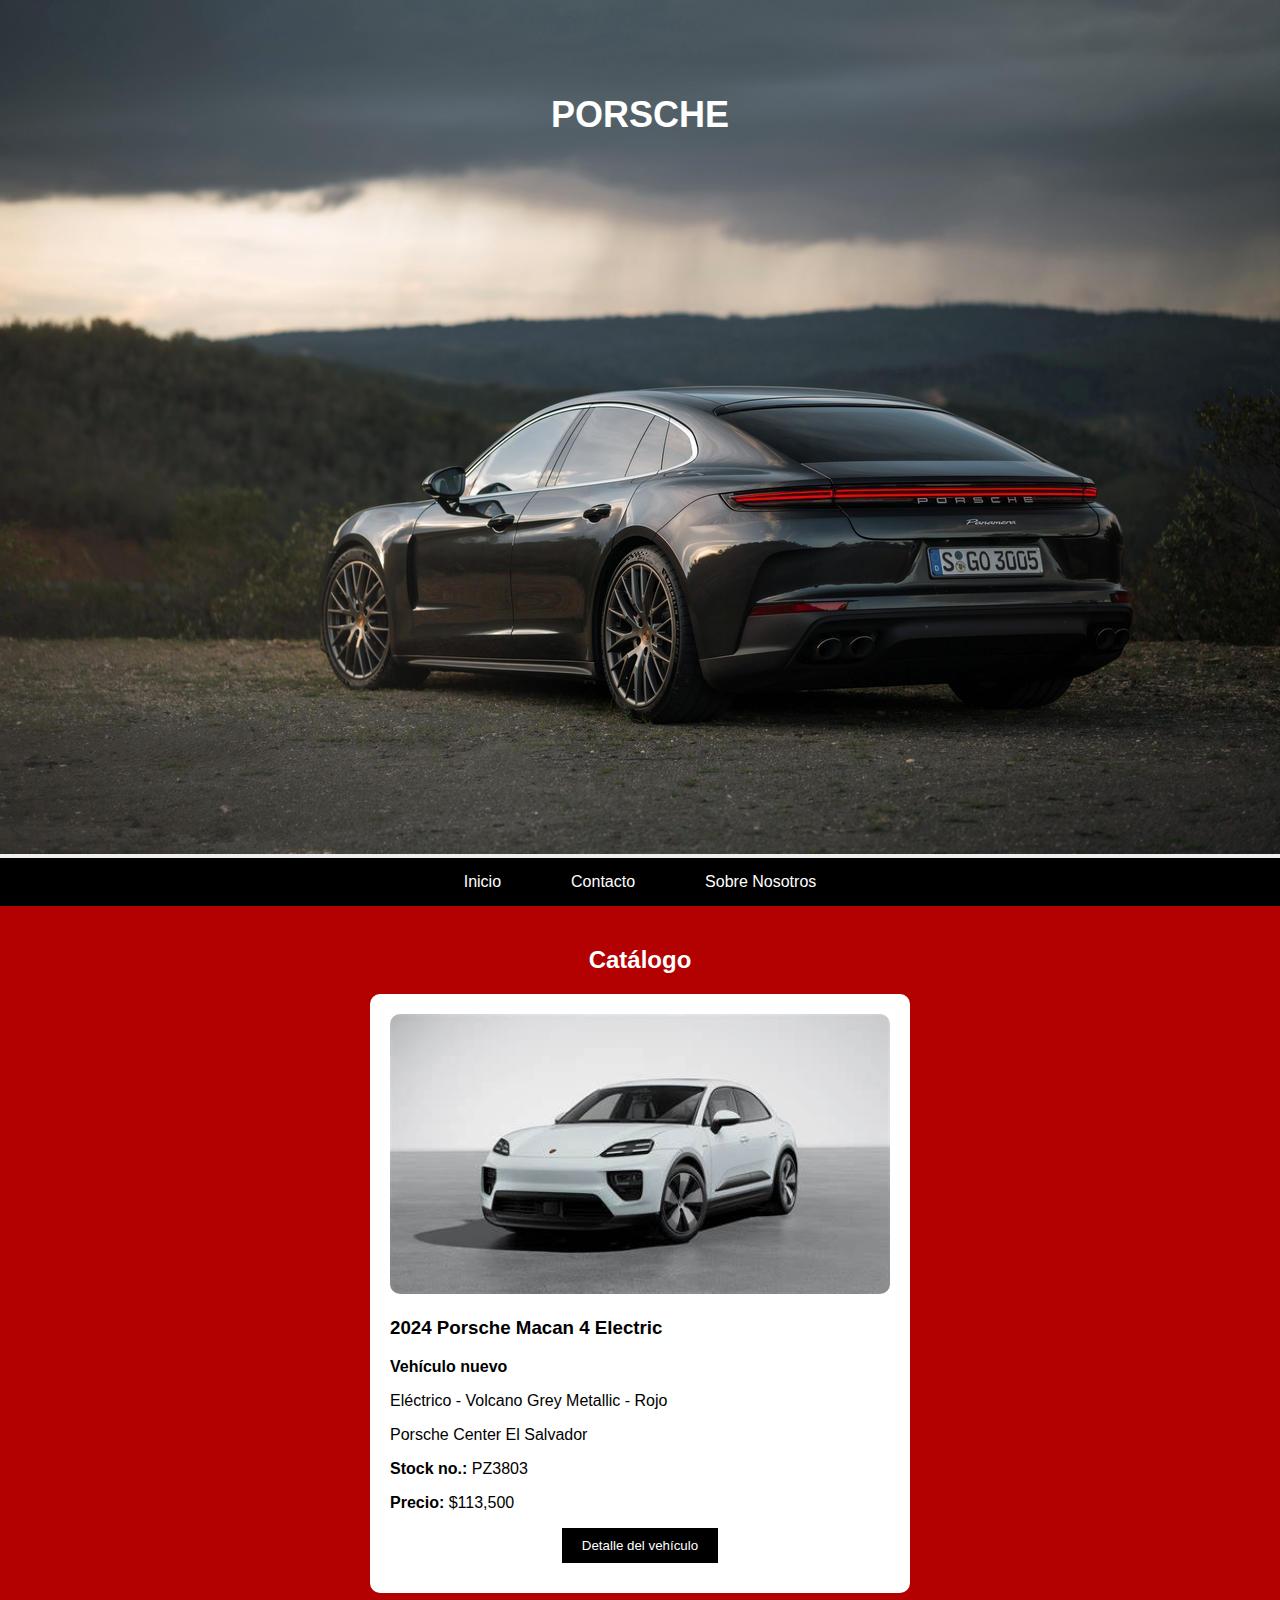
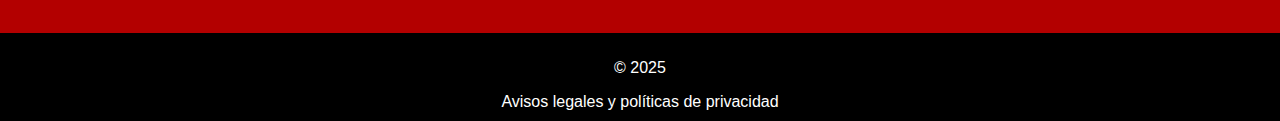
==== Paginas/catalogo.html @ d505c083 "porche" ====
<!DOCTYPE html>
<html lang="es">
<head>
<meta charset="UTF-8">
<meta name="viewport" content="width=device-width, initial-scale=1.0">
<title>Porsche</title>
<link rel="stylesheet" href="../css/estlioo.css">
</head>
<body>
<header>
   <img src="../img/fondo porsche.jpg" alt="Porsche" class="header-image">
   <h1>PORSCHE</h1>
     <nav>
   <ul>
            <li><a href="../Paginas/index.html">Inicio</a></li>
            <li><a href="#">Contacto</a></li>
            <li><a href="#">Sobre Nosotros</a></li>
</ul>
</nav>
</header>
   <section class="catalogo">
      <h2>Catálogo</h2>
<div class="vehiculo">
<img src="../img/porchee macan 4 electric.jpg" alt="Porsche Macan 4 Electric" class="car-image">
<div class="detalles">
       <h3>2024 Porsche Macan 4 Electric</h3>
    <p><strong>Vehículo nuevo</strong></p>
   <p>Eléctrico - Volcano Grey Metallic - Rojo</p>
<p>Porsche Center El Salvador</p>
<p><strong>Stock no.:</strong> PZ3803</p>
<p><strong>Precio:</strong> $113,500</p>
<button>Detalle del vehículo</button>
</div>
</div>
</section>
<footer>
<p>© 2025</p>
<a href="#">Avisos legales y políticas de privacidad</a>
</footer>
</body>
</html>
---- css/estlioo.css ----
body {
    font-family: Arial, sans-serif;
    margin: 0;
    padding: 0;
    background-color: #f0f0f0;
 }
 header {
    position: relative;
    text-align: center;
    color: white;
 }
 .header-image {
    width: 100%;
    height: auto;
 }
 h1 {
    position: absolute;
    top: 10%;
    left: 50%;
    transform: translate(-50%, -50%);
    font-size: 36px;
 }
 nav ul {
    list-style: none;
    padding: 0;
    margin: 0;
    background-color: black;
    display: flex;
    justify-content: center;
 }
 nav ul li {
    margin: 0 20px;
 }
 nav ul li a {
    color: white;
    text-decoration: none;
    padding: 15px;
    display: inline-block;
 }
 .catalogo {
    background-color: #b30000;
    color: white;
    padding: 20px;
    text-align: center;
 }
 .vehiculo {
    background-color: white;
    color: black;
    padding: 20px;
    margin: 20px auto;
    max-width: 500px;
    border-radius: 10px;
 }
 .car-image {
    width: 100%;
    border-radius: 10px;
 }
 .detalles {
    text-align: left;
 }
 button {
    background-color: black;
    color: white;
    padding: 10px 20px;
    border: none;
    cursor: pointer;
    display: block;
    margin: 10px auto;
 }
 button:hover {
    background-color: #333;
 }
 footer {
    background-color: black;
    color: white;
    text-align: center;
    padding: 10px;
 }
 footer a {
    color: white;
    text-decoration: none;
 }
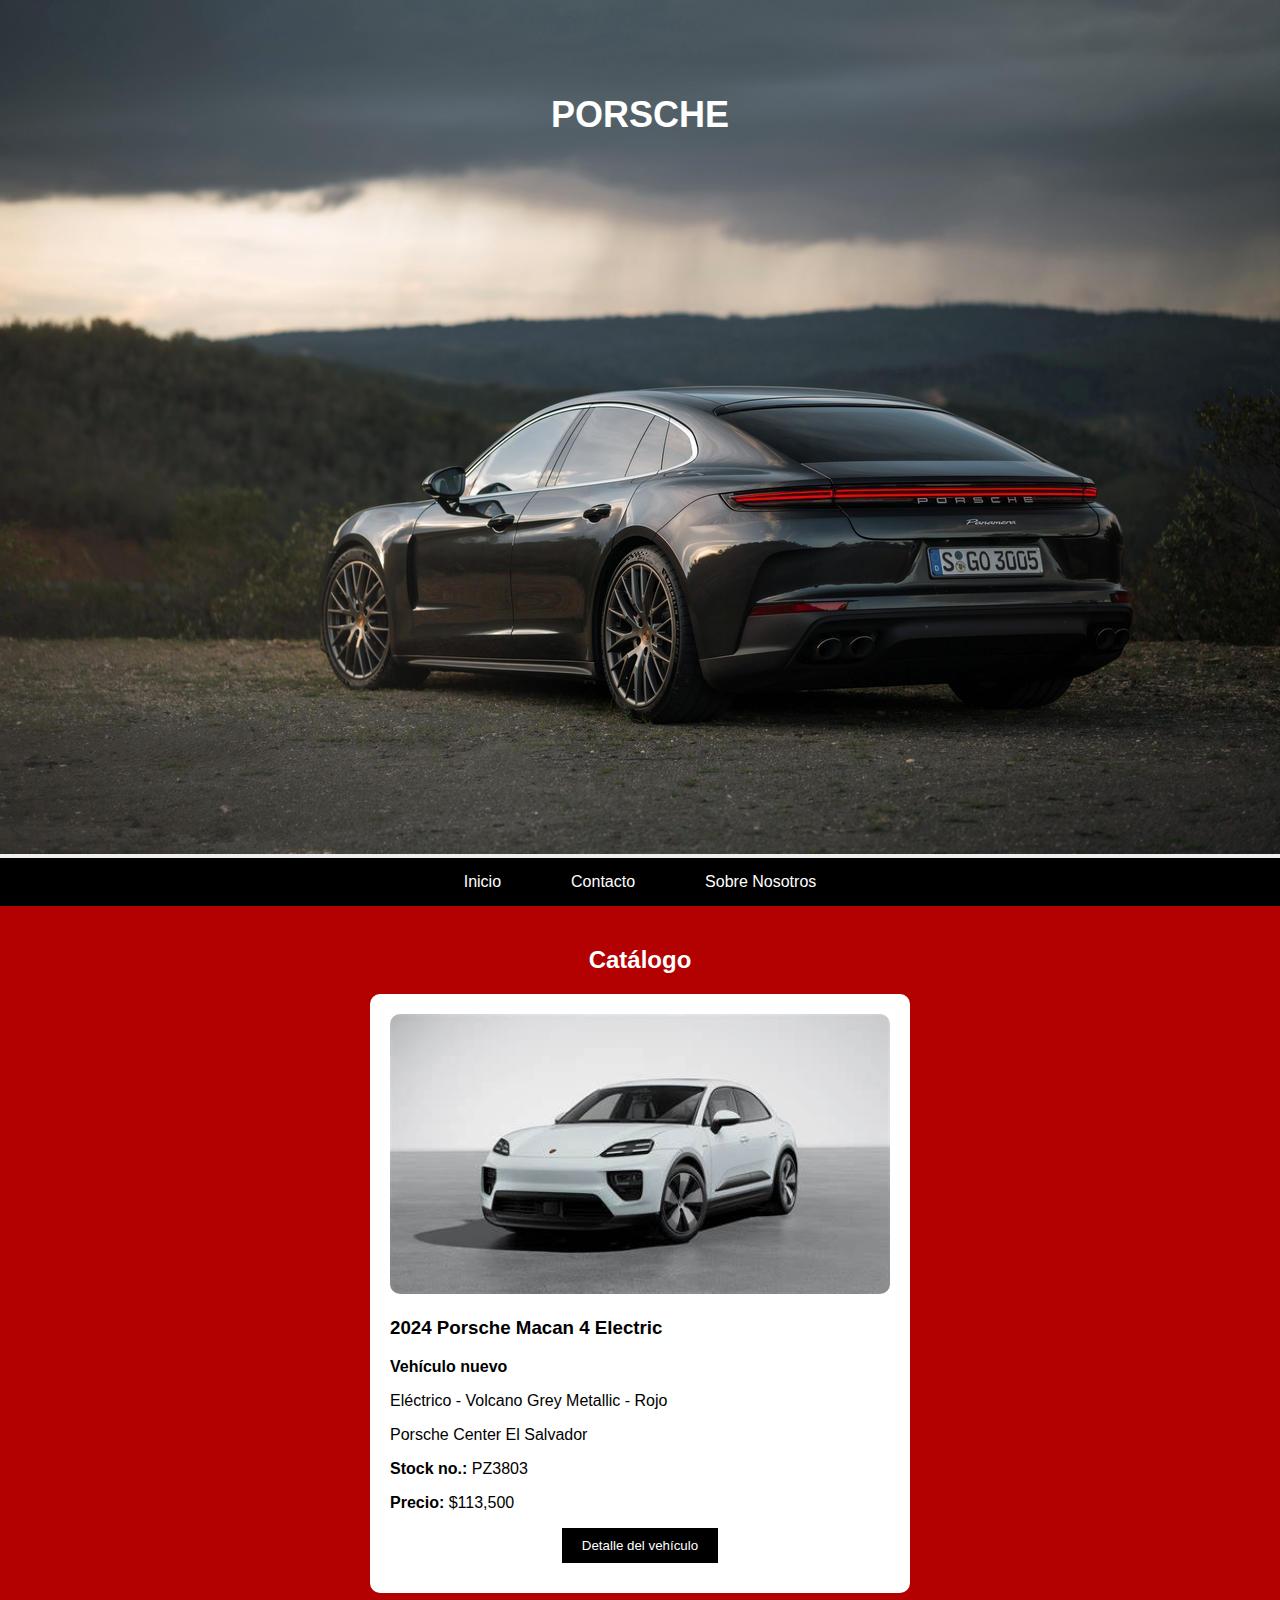
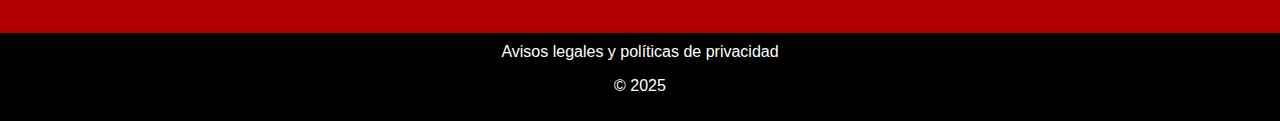
==== commit 980b9328: "contac" ====
--- a/Paginas/catalogo.html
+++ b/Paginas/catalogo.html
@@ -34,8 +34,8 @@
 </div>
 </section>
 <footer>
-<p>© 2025</p>
-<a href="#">Avisos legales y políticas de privacidad</a>
+   <a href="#">Avisos legales y políticas de privacidad</a>
+   <p>© 2025</p>
 </footer>
 </body>
 </html>--- a/css/estlioo.css
+++ b/css/estlioo.css
@@ -42,6 +42,7 @@
     color: white;
     padding: 20px;
     text-align: center;
+    /*Hola esta es una p*/
  }
  .vehiculo {
     background-color: white;
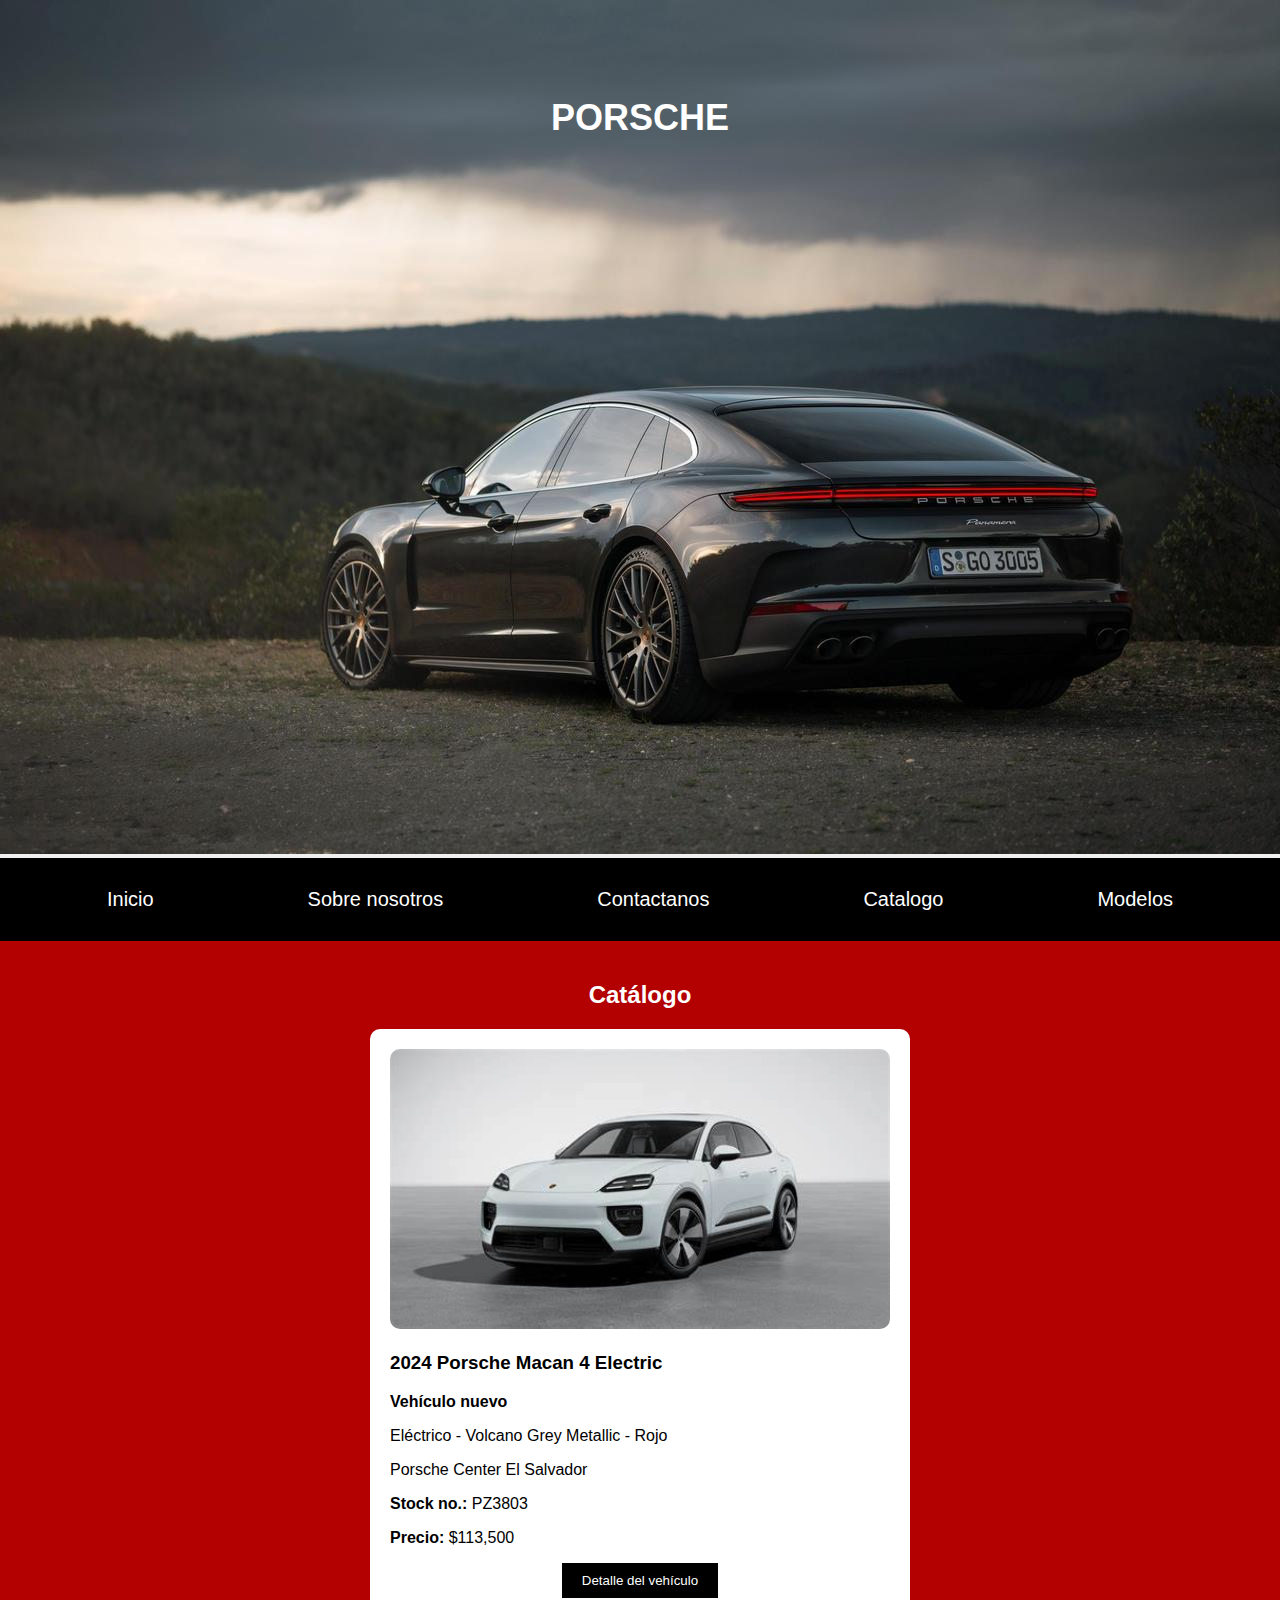
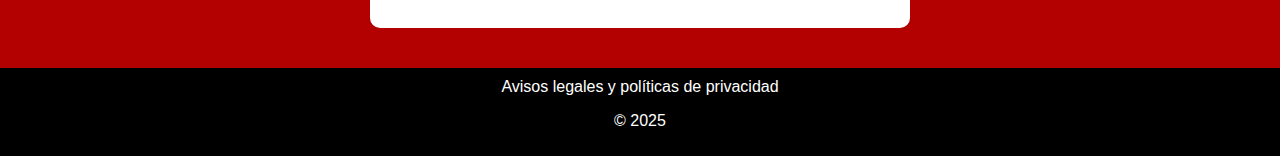
==== commit f0e01495: "Finalizado" ====
--- a/Paginas/catalogo.html
+++ b/Paginas/catalogo.html
@@ -10,13 +10,13 @@
 <header>
    <img src="../img/fondo porsche.jpg" alt="Porsche" class="header-image">
    <h1>PORSCHE</h1>
-     <nav>
-   <ul>
-            <li><a href="../Paginas/index.html">Inicio</a></li>
-            <li><a href="#">Contacto</a></li>
-            <li><a href="#">Sobre Nosotros</a></li>
-</ul>
-</nav>
+   <nav>
+      <a href="./index.html">Inicio</a>
+      <a href="./sobre.html">Sobre nosotros</a>
+      <a href="./conctactos.html">Contactanos</a>
+      <a href="./catalogo.html">Catalogo</a>
+      <a href="./modelos.html">Modelos</a>
+  </nav>
 </header>
    <section class="catalogo">
       <h2>Catálogo</h2>
--- a/css/estlioo.css
+++ b/css/estlioo.css
@@ -20,29 +20,23 @@
     transform: translate(-50%, -50%);
     font-size: 36px;
  }
- nav ul {
-    list-style: none;
-    padding: 0;
-    margin: 0;
-    background-color: black;
-    display: flex;
-    justify-content: center;
- }
- nav ul li {
-    margin: 0 20px;
- }
- nav ul li a {
-    color: white;
-    text-decoration: none;
-    padding: 15px;
-    display: inline-block;
- }
+ nav {
+   background-color:black;
+   display: flex;
+   justify-content: space-around;
+   align-items: end;
+   padding: 30px;
+   font-size: 20px;
+}
+nav a {
+  text-decoration: none;
+  color: white;
+}
  .catalogo {
     background-color: #b30000;
     color: white;
     padding: 20px;
     text-align: center;
-    /*Hola esta es una p*/
  }
  .vehiculo {
     background-color: white;
@@ -80,4 +74,49 @@
  footer a {
     color: white;
     text-decoration: none;
- }+ }
+ @media (max-width: 768px) {
+   nav {
+       flex-direction:row;
+       font-size: 15px
+   }
+
+   .fondo {
+       background-image: url(../img/fondo\ porsche.jpg); 
+       padding: 150px;
+   }
+
+   .fondito {
+       margin-top: -100px; 
+       margin-bottom: 200px;
+       font-size: 25px;
+   }
+
+   .cuadro {
+       padding: 50px; 
+       font-size: 25px;
+   }
+
+   .featured-classes {
+       flex-direction: column; 
+       padding: 20px;
+   }
+
+   .class-card {
+       width: 90%; 
+       margin: 10px auto; 
+   }
+
+   .boton {
+       padding: 15px;
+   }
+
+   .botoncito {
+       padding: 20px;
+   }
+
+   .pie {
+       padding: 30px;
+   }
+}
+
